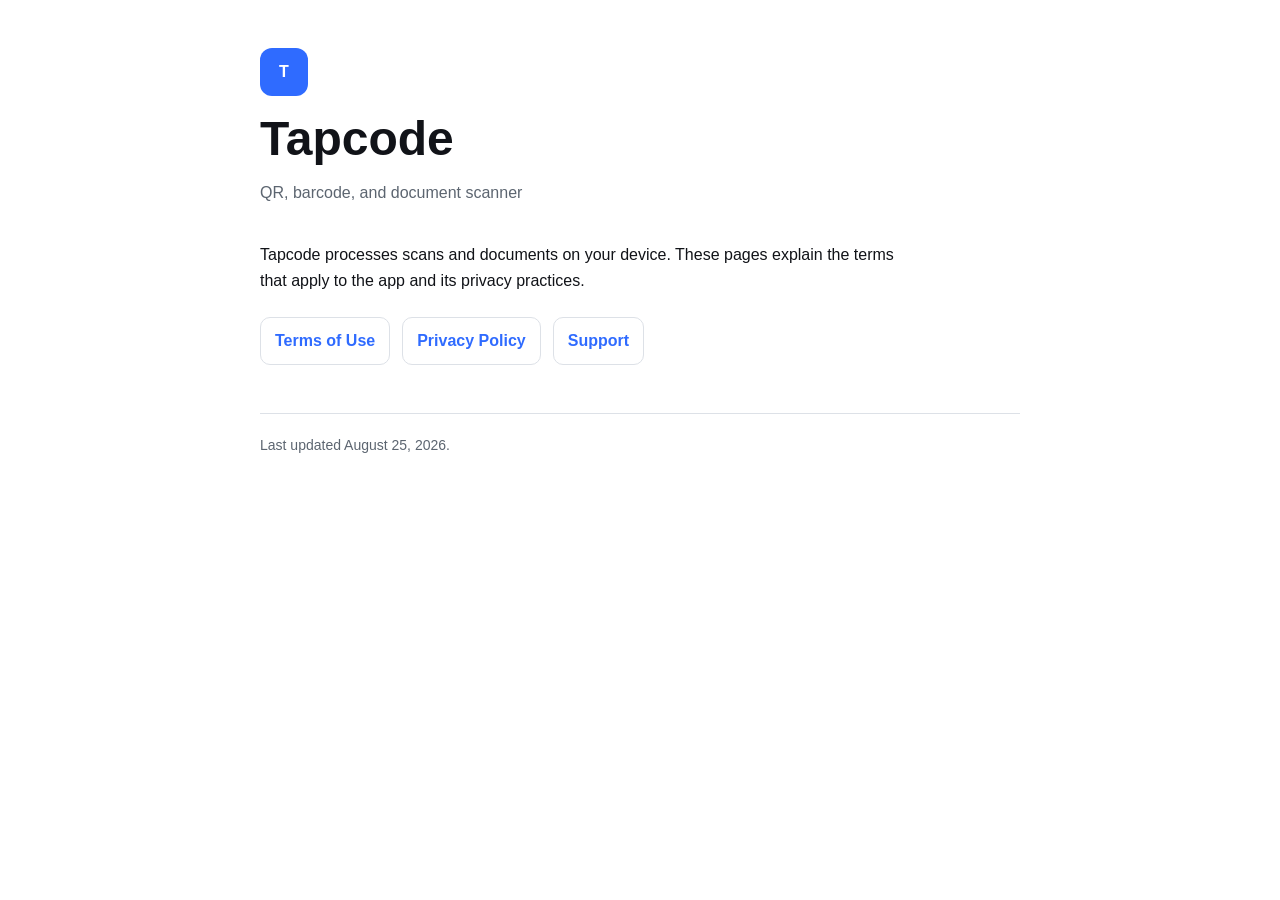
==== index.html @ fc9388de "feat: close review findings and add legal pages" ====
<!doctype html>
<html lang="en">
<head>
  <meta charset="utf-8">
  <meta name="viewport" content="width=device-width, initial-scale=1">
  <title>Tapcode — Legal</title>
  <meta name="description" content="Tapcode legal documents and support links.">
  <link rel="stylesheet" href="./legal.css">
</head>
<body><main>
  <header><span class="mark">T</span><h1>Tapcode</h1><p class="meta">QR, barcode, and document scanner</p></header>
  <p>Tapcode processes scans and documents on your device. These pages explain the terms that apply to the app and its privacy practices.</p>
  <nav><a href="./terms/">Terms of Use</a><a href="./privacy/">Privacy Policy</a><a href="https://github.com/hhexio/tapcode-legal/issues">Support</a></nav>
  <footer>Last updated August 25, 2026.</footer>
</main></body>
</html>
---- legal.css ----
:root {
  color-scheme: light dark;
  --blue: #2f6bff;
  --paper: #ffffff;
  --ink: #111318;
  --muted: #5c6570;
  --line: #dde1e7;
}

@media (prefers-color-scheme: dark) {
  :root { --paper: #0f1115; --ink: #f5f7fa; --muted: #aab2bd; --line: #2d333c; }
}

* { box-sizing: border-box; }
body { margin: 0; background: var(--paper); color: var(--ink); font: 16px/1.6 -apple-system, BlinkMacSystemFont, "Segoe UI", sans-serif; }
main { width: min(760px, calc(100% - 40px)); margin: 0 auto; padding: 48px 0 72px; }
header { margin-bottom: 36px; }
.mark { display: inline-grid; place-items: center; width: 48px; height: 48px; border-radius: 12px; background: var(--blue); color: white; font-weight: 900; }
h1 { margin: 18px 0 4px; font-size: clamp(32px, 7vw, 48px); line-height: 1.05; }
h2 { margin-top: 34px; font-size: 22px; line-height: 1.25; }
p, li { max-width: 72ch; }
.meta { color: var(--muted); }
a { color: var(--blue); }
nav { display: flex; flex-wrap: wrap; gap: 12px; margin-top: 24px; }
nav a { padding: 10px 14px; border: 1px solid var(--line); border-radius: 10px; text-decoration: none; font-weight: 700; }
.note { padding: 16px 18px; border-left: 4px solid var(--blue); background: color-mix(in srgb, var(--blue) 8%, transparent); }
footer { margin-top: 48px; padding-top: 20px; border-top: 1px solid var(--line); color: var(--muted); font-size: 14px; }
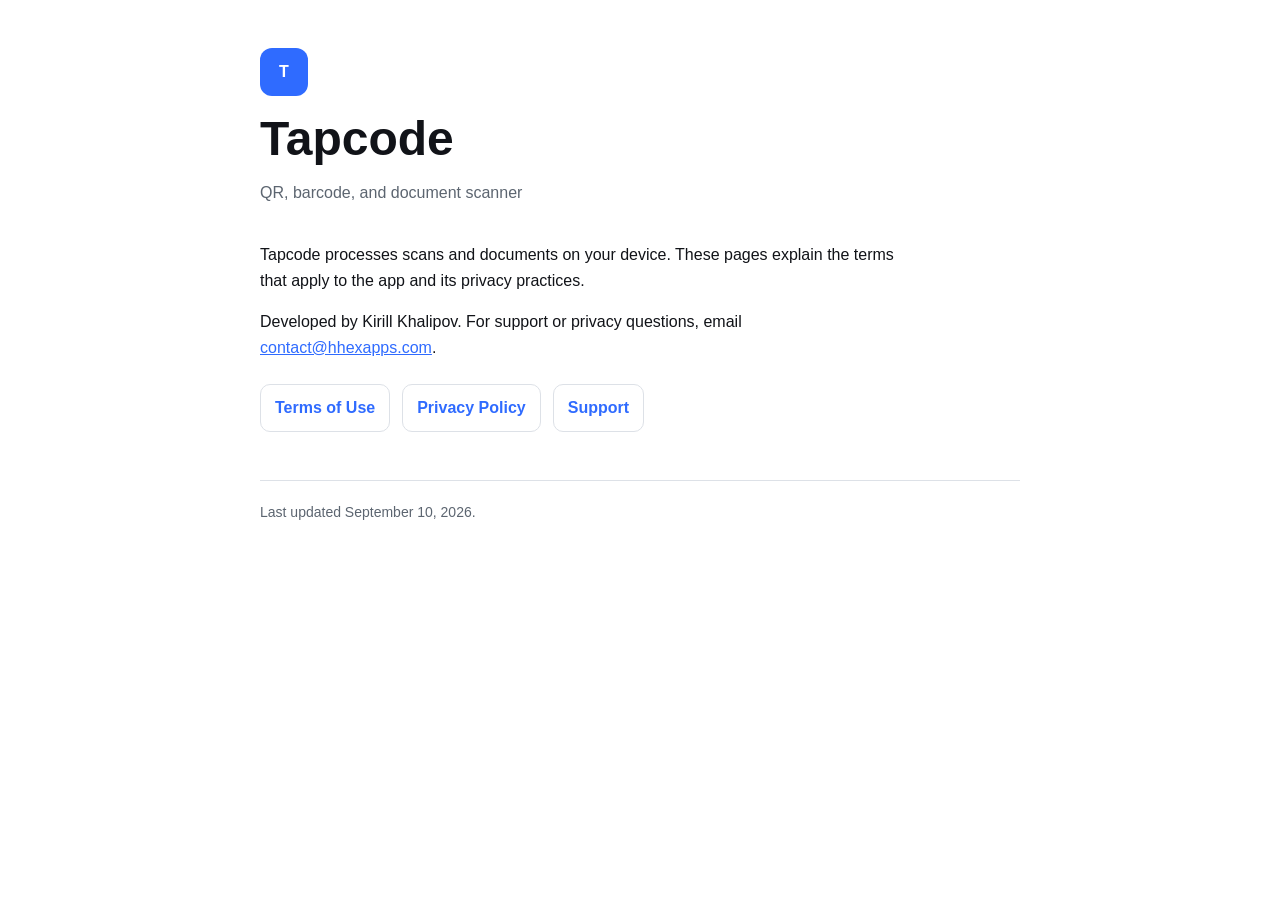
==== commit b5c3bd2b: "docs: update prerelease legal pages and support contact" ====
--- a/index.html
+++ b/index.html
@@ -10,7 +10,8 @@
 <body><main>
   <header><span class="mark">T</span><h1>Tapcode</h1><p class="meta">QR, barcode, and document scanner</p></header>
   <p>Tapcode processes scans and documents on your device. These pages explain the terms that apply to the app and its privacy practices.</p>
-  <nav><a href="./terms/">Terms of Use</a><a href="./privacy/">Privacy Policy</a><a href="https://github.com/hhexio/tapcode-legal/issues">Support</a></nav>
-  <footer>Last updated August 25, 2026.</footer>
+  <p>Developed by Kirill Khalipov. For support or privacy questions, email <a href="mailto:contact@hhexapps.com">contact@hhexapps.com</a>.</p>
+  <nav><a href="./terms/">Terms of Use</a><a href="./privacy/">Privacy Policy</a><a href="mailto:contact@hhexapps.com">Support</a></nav>
+  <footer>Last updated September 10, 2026.</footer>
 </main></body>
 </html>
